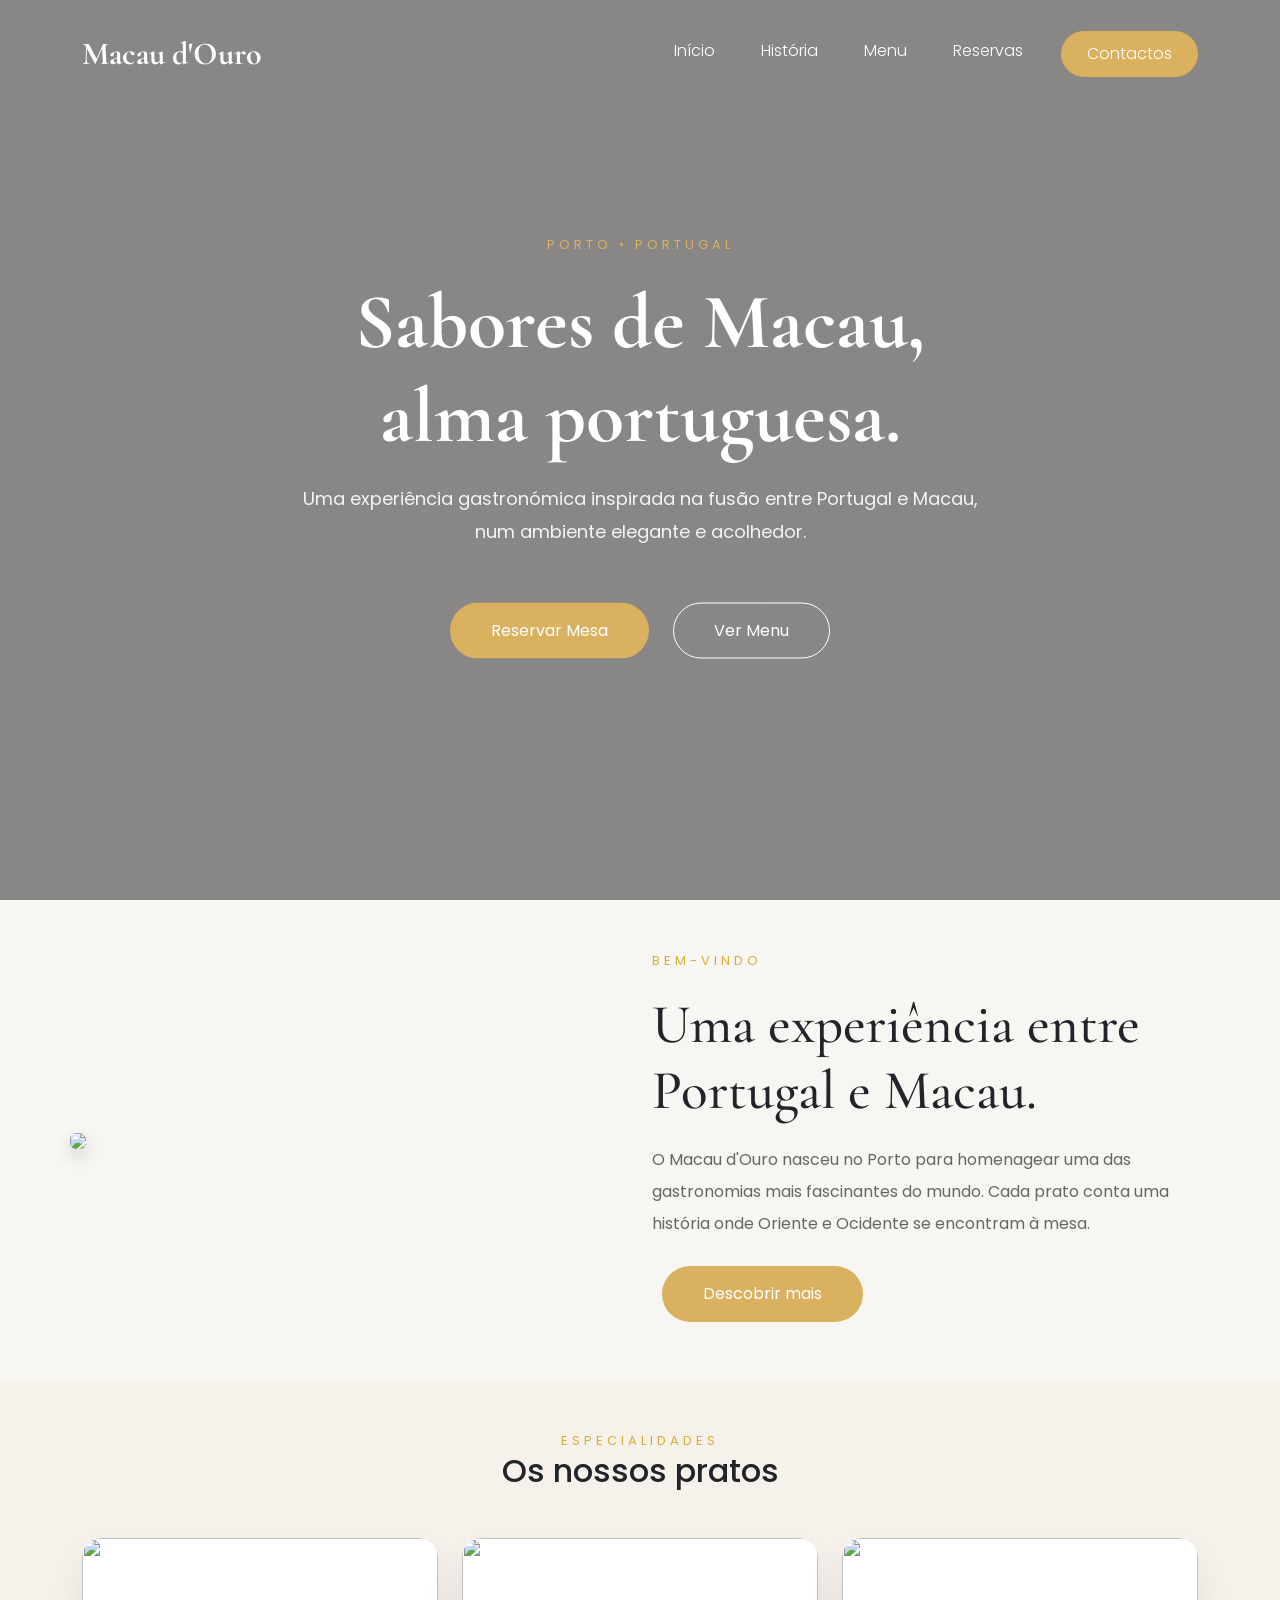
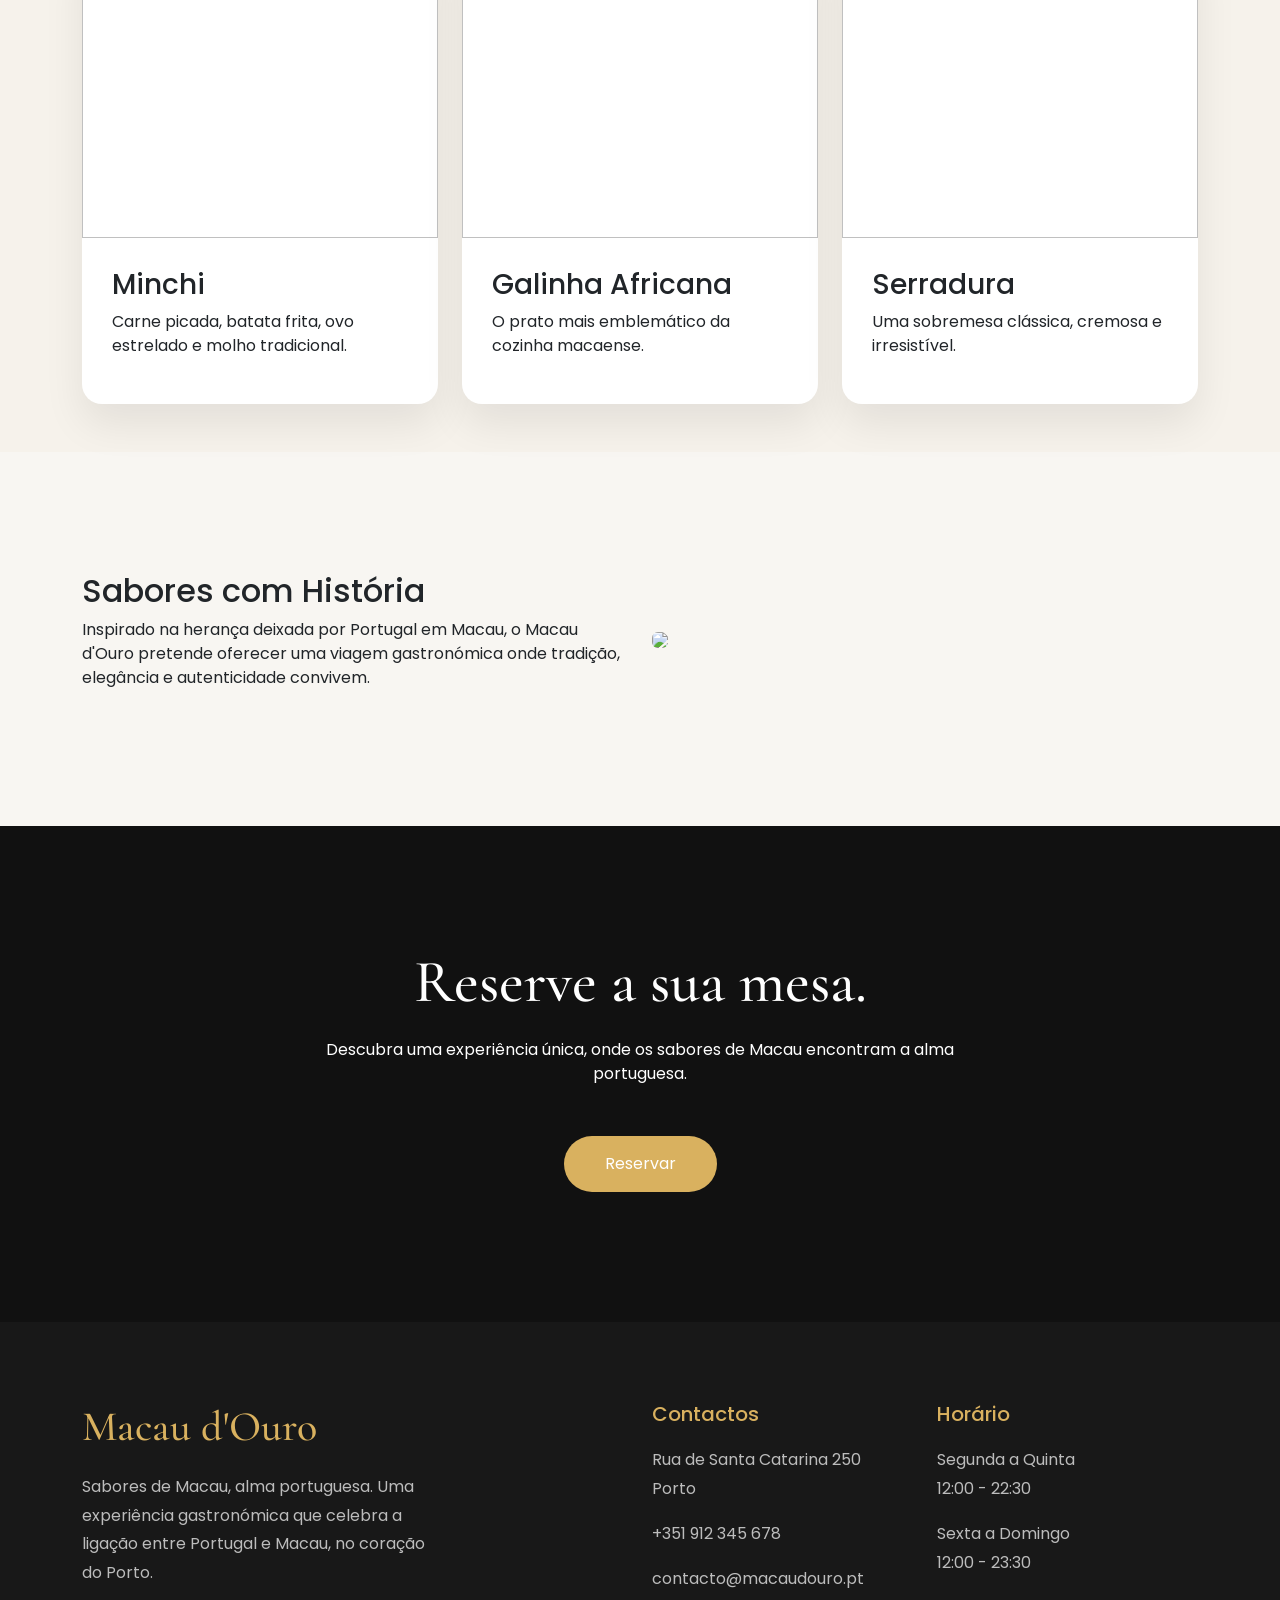
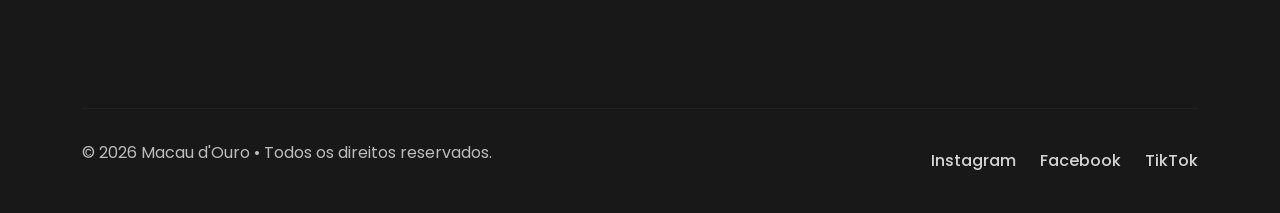
==== index.html @ 2ab07a4f "Atualização do website Macau d'Ouro" ====
<!DOCTYPE html>
<html lang="pt">

<head>
    <meta charset="UTF-8">
    <meta name="viewport" content="width=device-width, initial-scale=1.0">
    <title>Macau d'Ouro</title>

    <link href="https://cdn.jsdelivr.net/npm/bootstrap@5.3.7/dist/css/bootstrap.min.css" rel="stylesheet">
    <link rel="stylesheet" href="css/style.css">

    <link rel="preconnect" href="https://fonts.googleapis.com">
    <link
        href="https://fonts.googleapis.com/css2?family=Cormorant+Garamond:wght@400;600;700&family=Poppins:wght@300;400;500&display=swap"
        rel="stylesheet">
</head>

<body>
    <header class="hero">
        <nav class="navbar navbar-expand-lg navbar-dark fixed-top">
            <div class="container">
                <a class="navbar-brand logo" href="#">
                    Macau d'Ouro
                </a>
                <button class="navbar-toggler" type="button" data-bs-toggle="collapse" data-bs-target="#menu">
                    <span class="navbar-toggler-icon"></span>
                </button>
                <div class="collapse navbar-collapse" id="menu">
                    <ul class="navbar-nav ms-auto">
                        <li class="nav-item">
                            <a class="nav-link" href="index.html">Início</a>
                        </li>
                        <li class="nav-item">
                            <a class="nav-link" href="historia.html">História</a>
                        </li>
                        <li class="nav-item">
                            <a class="nav-link" href="menu.html">Menu</a>
                        </li>
                        <li class="nav-item">
                            <a class="nav-link" href="reservas.html">Reservas</a>
                        </li>
                        <li class="nav-item">
                            <a class="nav-link btn-contacto" href="contactos.html">
                                Contactos
                            </a>
                        </li>
                    </ul>
                </div>
            </div>
        </nav>
        <div class="hero-content">
            <span class="subtitle">
                Porto • Portugal
            </span>
            <h1>
                Sabores de Macau,<br>
                alma portuguesa.
            </h1>
            <p>Uma experiência gastronómica inspirada na fusão entre Portugal e Macau, num ambiente elegante e acolhedor.</p>
            <div class="hero-buttons">
                <a href="#" class="btn btn-gold">
                    Reservar Mesa
                </a>
                <a href="#" class="btn btn-outline">
                    Ver Menu
                </a>
            </div>
        </div>
    </header>
    <main>
        <section class="about container py-5">
            <div class="row align-items-center">
                <div class="col-lg-6">
                    <img src="images/restaurante.png" class="img-fluid rounded shadow">
                </div>
                <div class="col-lg-6">
                    <span class="section-title">
                        Bem-vindo
                    </span>
                    <h2>Uma experiência entre Portugal e Macau.</h2>
                    <p> O Macau d'Ouro nasceu no Porto para homenagear
                        uma das gastronomias mais fascinantes do mundo.
                        Cada prato conta uma história onde Oriente e
                        Ocidente se encontram à mesa. </p>
                    <a href="#" class="btn btn-gold"> Descobrir mais</a>
                </div>
            </div>
        </section>
        <section class="dishes py-5">
            <div class="container">
                <div class="text-center">
                    <span class="section-title">Especialidades </span>
                    <h2>Os nossos pratos </h2>
                </div>
                <div class="row mt-5">
                    <div class="col-lg-4">
                        <div class="dish-card">
                            <img src="images/images-7.jpeg">
                            <div class="dish-info">
                                <h3>Minchi</h3>
                                <p>Carne picada, batata frita,
                                    ovo estrelado e molho tradicional.
                                </p>
                            </div>
                        </div>
                    </div>
                    <div class="col-lg-4">
                        <div class="dish-card">
                            <img src="images/images-9.jpeg">
                            <div class="dish-info">
                                <h3>Galinha Africana</h3>
                                <p> O prato mais emblemático
                                    da cozinha macaense.
                                </p>
                            </div>
                        </div>
                    </div>
                    <div class="col-lg-4">
                        <div class="dish-card">
                            <img src="images/images-8.jpeg">
                            <div class="dish-info">
                                <h3>Serradura</h3>
                                <p>Uma sobremesa clássica,
                                    cremosa e irresistível.
                                </p>
                            </div>
                        </div>
                    </div>
                </div>
            </div>
        </section>
        <section class="history">
            <div class="container">
                <div class="row align-items-center">
                    <div class="col-lg-6">
                        <h2>Sabores com História</h2>
                        <p>
                            Inspirado na herança deixada por Portugal
                            em Macau, o Macau d'Ouro pretende oferecer
                            uma viagem gastronómica onde tradição,
                            elegância e autenticidade convivem.
                        </p>
                    </div>
                    <div class="col-lg-6">
                        <img src="images/mapa.png" class="img-fluid rounded">
                    </div>
                </div>
            </div>
        </section>
        <section class="cta">
            <div class="container text-center">
                <h2>Reserve a sua mesa.</h2>
                <p>
                    Descubra uma experiência única,
                    onde os sabores de Macau encontram
                    a alma portuguesa.
                </p>
                <a href="#" class="btn btn-gold">
                    Reservar
                </a>
            </div>
        </section>
    </main>
    <footer class="footer">
        <div class="container">
            <div class="row">
                <!-- Restaurante -->
                <div class="col-lg-4 mb-5">
                    <h2 class="footer-logo">
                        Macau d'Ouro
                    </h2>
                    <p class="footer-text">
                        Sabores de Macau, alma portuguesa.
                        Uma experiência gastronómica que celebra a ligação
                        entre Portugal e Macau, no coração do Porto.
                    </p>
                </div>
                <div class="col-lg-2 mb-5">
                </div>
                 <div class="col-lg-3 mb-5">
                    <h5>Contactos</h5>
                    <p>Rua de Santa Catarina 250
                        <br>
                        Porto</p>
                    <p>+351 912 345 678</p>
                    <p>contacto@macaudouro.pt </p>
                </div>
                <div class="col-lg-3">
                    <h5>Horário</h5>
                    <p>
                        Segunda a Quinta
                        <br>
                        12:00 - 22:30
                    </p>
                    <p>
                        Sexta a Domingo
                        <br>
                        12:00 - 23:30
                    </p>
                </div>
            </div>
            <hr>
            <div class="footer-bottom">
                <p> © 2026 Macau d'Ouro • Todos os direitos reservados.</p>
                <div class="social">
                    <a href="#">Instagram</a>
                    <a href="#">Facebook</a>
                    <a href="#">TikTok</a>
                </div>
            </div>
        </div>
    </footer>
    <script src="https://cdn.jsdelivr.net/npm/bootstrap@5.3.7/dist/js/bootstrap.bundle.min.js"></script>
</body>
</html>
---- css/style.css ----
*{
    margin:0;
    padding:0;
    box-sizing:border-box;
}

body{

    font-family:'Poppins',sans-serif;
    background:#f8f6f2;

}

/* HERO */

.hero{

    height:100vh;

    background:

        linear-gradient(
        rgba(0,0,0,.45),
        rgba(0,0,0,.45)
        ),

        url("../images/fundo.png");

    background-size:cover;

    background-position:center;

    position:relative;

}


/* NAVBAR */

.navbar{

    padding:25px 0;

    transition:.4s;

}

.logo{

    color:#fff;

    font-size:32px;

    font-family:'Cormorant Garamond',serif;

    font-weight:bold;

    text-decoration:none;

}

.nav-link{

    color:white !important;

    margin-left:30px;

    font-weight:300;

    transition:.3s;

}

.nav-link:hover{

    color:#d9b15f !important;

}

.btn-contacto{

    border:1px solid #d9b15f;
    background-color:#d9b15f !important;
    border-radius:40px;
    padding:10px 25px !important;

}

.btn-contacto:hover{
    color: #111 !important;
}

/* HERO */

.hero-content{

    position:absolute;

    top:50%;

    left:50%;

    transform:translate(-50%,-50%);

    text-align:center;

    color:white;

    width:80%;

}

.subtitle{

    color:#d9b15f;

    letter-spacing:4px;

    text-transform:uppercase;

    font-size:13px;

}

.hero h1{

    font-family:'Cormorant Garamond',serif;

    font-size:78px;

    margin:20px 0;

    font-weight:700;

}

.hero p{

    max-width:700px;

    margin:auto;

    line-height:1.8;

    font-size:18px;

    opacity:.9;

}

/* BOTÕES */

.hero-buttons{

    margin-top:45px;

}

.btn{

    padding:15px 40px;

    border-radius:40px;

    text-decoration:none;

    margin:10px;

    transition:.4s;

}

.btn-gold{

    background:#d9b15f;

    color:white;

}

.btn-gold:hover{

    background:#b88d34;

    transform:translateY(-3px);

}

.btn-outline{

    border:1px solid white;

    color:white;

}

.btn-outline:hover{

    background:white;

    color:black;

}
.section-title{

    color:#d4af37;

    text-transform:uppercase;

    letter-spacing:4px;

    font-size:13px;

}

.about{

    padding:120px 0;

}

.about h2{

    font-family:'Cormorant Garamond',serif;

    font-size:55px;

    margin:20px 0;

}

.about p{

    line-height:2;

    color:#666;

}

.dishes{

    background:#f6f2eb;

    padding:120px 0;

}

.dish-card{

    background:white;

    border-radius:20px;

    overflow:hidden;

    box-shadow:0 20px 40px rgba(0,0,0,.08);

    transition:.4s;

}

.dish-card:hover{

    transform:translateY(-10px);

}

.dish-card img{

    width:100%;

    height:300px;

    object-fit:cover;

}

.dish-info{

    padding:30px;

}

.history{

    padding:120px 0;

}

.cta{

    background:#111;

    color:white;

    padding:120px 0;

}

.cta h2{

    font-size:60px;

    font-family:'Cormorant Garamond',serif;

}

.cta p{

    max-width:700px;

    margin:auto;

    margin-top:20px;

    margin-bottom:40px;

}
/* ========================= */
/* FOOTER */
/* ========================= */

.footer{

    background:#181818;

    color:white;

    padding:80px 0 30px;

}

.footer-logo{

    font-family:'Cormorant Garamond',serif;

    color:#d9b15f;

    font-size:42px;

    margin-bottom:20px;

}

.footer-text{

    line-height:1.9;

    color:#bcbcbc;

}

.footer h5{

    color:#d9b15f;

    margin-bottom:20px;

    font-size:20px;

}

.footer ul{

    list-style:none;

    padding:0;

}

.footer ul li{

    margin-bottom:12px;

}

.footer a{

    color:#d4d4d4;

    text-decoration:none;

    transition:.3s;

}

.footer a:hover{

    color:#d9b15f;

    padding-left:6px;

}

.footer p{

    color:#bcbcbc;

    line-height:1.8;

}

.footer hr{

    margin:50px 0 30px;

    border-color:#3c3c3c;

}

.footer-bottom{

    display:flex;

    justify-content:space-between;

    align-items:center;

    flex-wrap:wrap;

}

.social a{

    margin-left:20px;

    font-weight:500;

}

.menu-page{

    padding:100px 0;

    background:#f8f5ef;

}

.menu-subtitle{

    color:#C8A24A;

    letter-spacing:5px;

    font-size:14px;

    text-transform:uppercase;

}

.menu-title{

    font-size:60px;

    font-family:'Cormorant Garamond', serif;

    margin:20px 0;

}

.menu-description{

    color:#666;

    max-width:600px;

    margin:auto;

    margin-bottom:70px;

}

.menu-category{

    margin-bottom:70px;

}

.menu-category h2{

    font-family:'Cormorant Garamond', serif;

    color:#234235;

    margin-bottom:30px;

    border-bottom:2px solid #C8A24A;

    display:inline-block;

    padding-bottom:10px;

}

.menu-item{

    display:flex;

    justify-content:space-between;

    align-items:center;

    padding:15px 0;

    border-bottom:1px solid #ddd;

    font-size:18px;

}

.menu-item span:last-child{

    color:#C8A24A;

    font-weight:bold;

}
.reservation-section{

    padding:80px 0;

    text-align:center;

}

.reservation-section h2{

    font-family:'Cormorant Garamond', serif;

    font-size:48px;

    margin-bottom:20px;

    color:#234235;

}

.reservation-section p{

    color:#666;

    margin-bottom:35px;

}

.btn-reservar{

    background:#C8A24A;

    color:white;

    text-decoration:none;

    padding:15px 40px;

    border-radius:50px;

    font-weight:bold;

    transition:.3s;

}

.btn-reservar:hover{

    background:#b18a35;

    color:white;

}
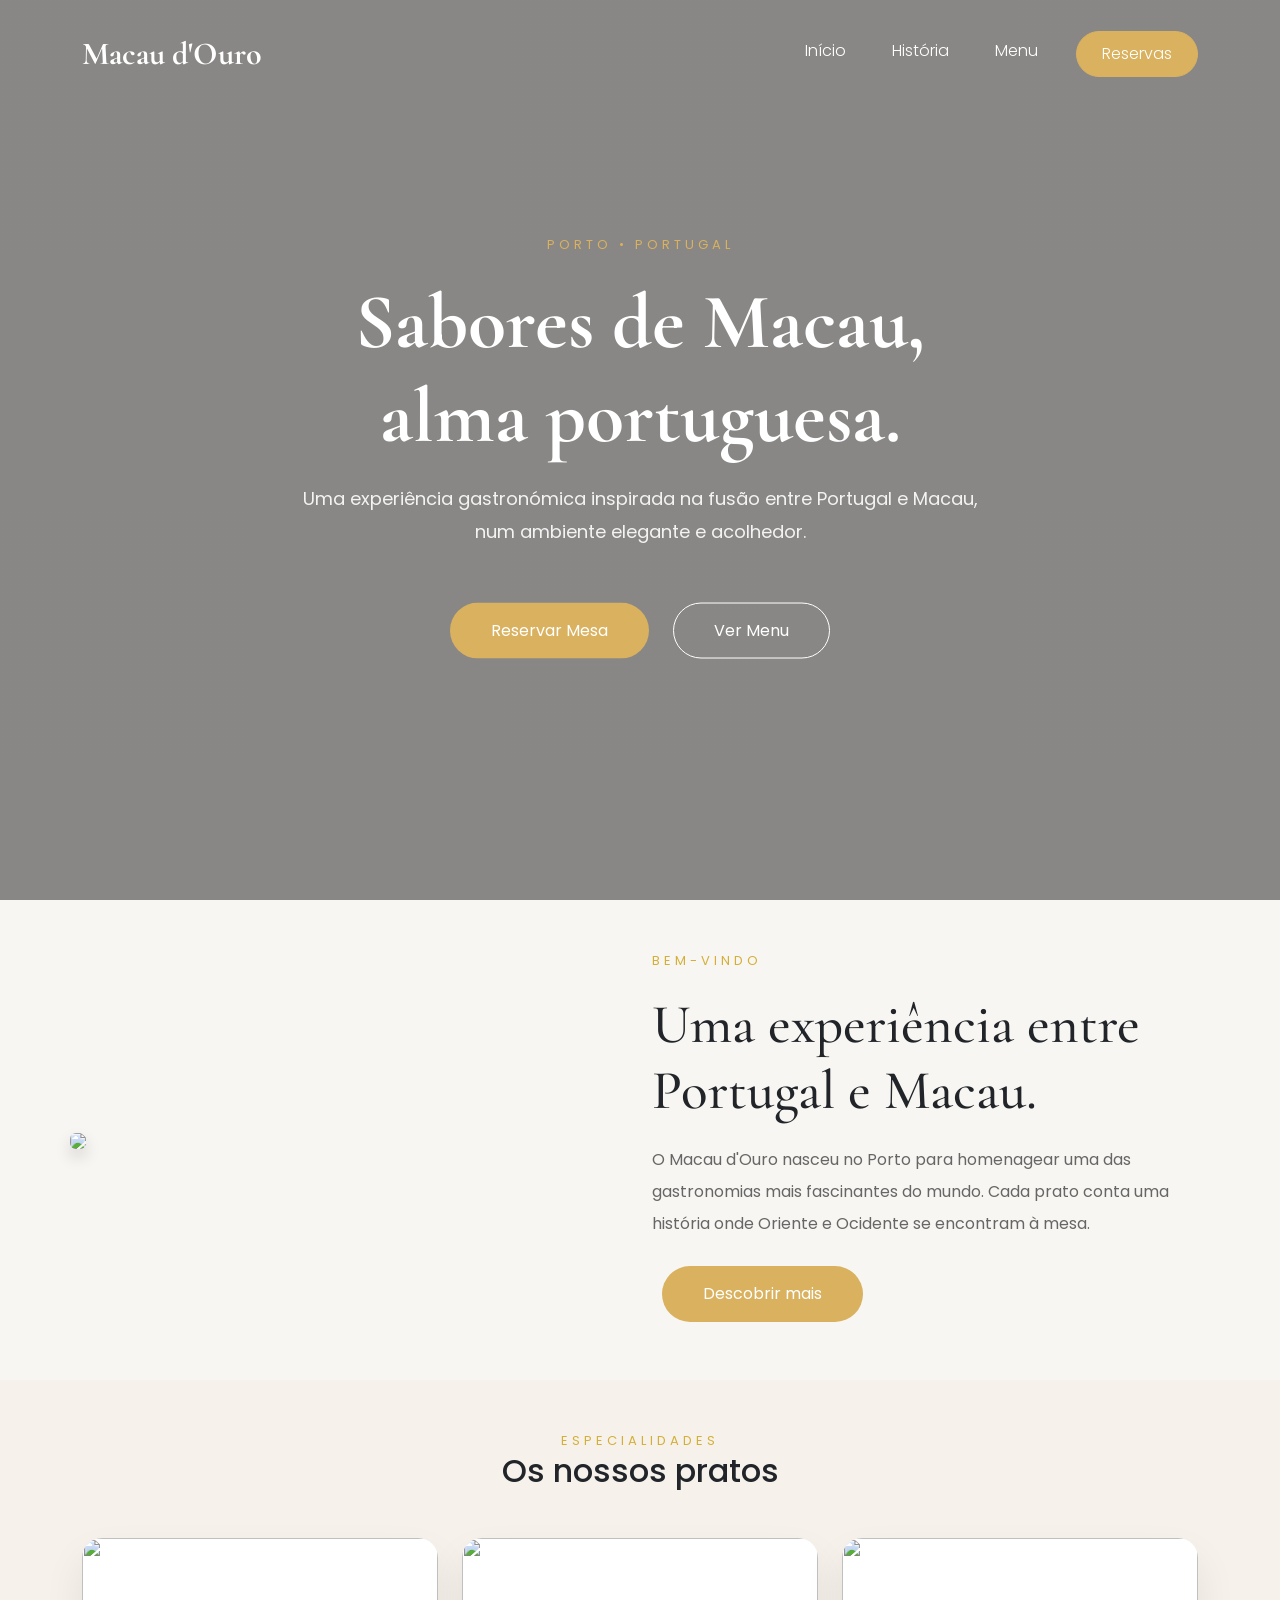
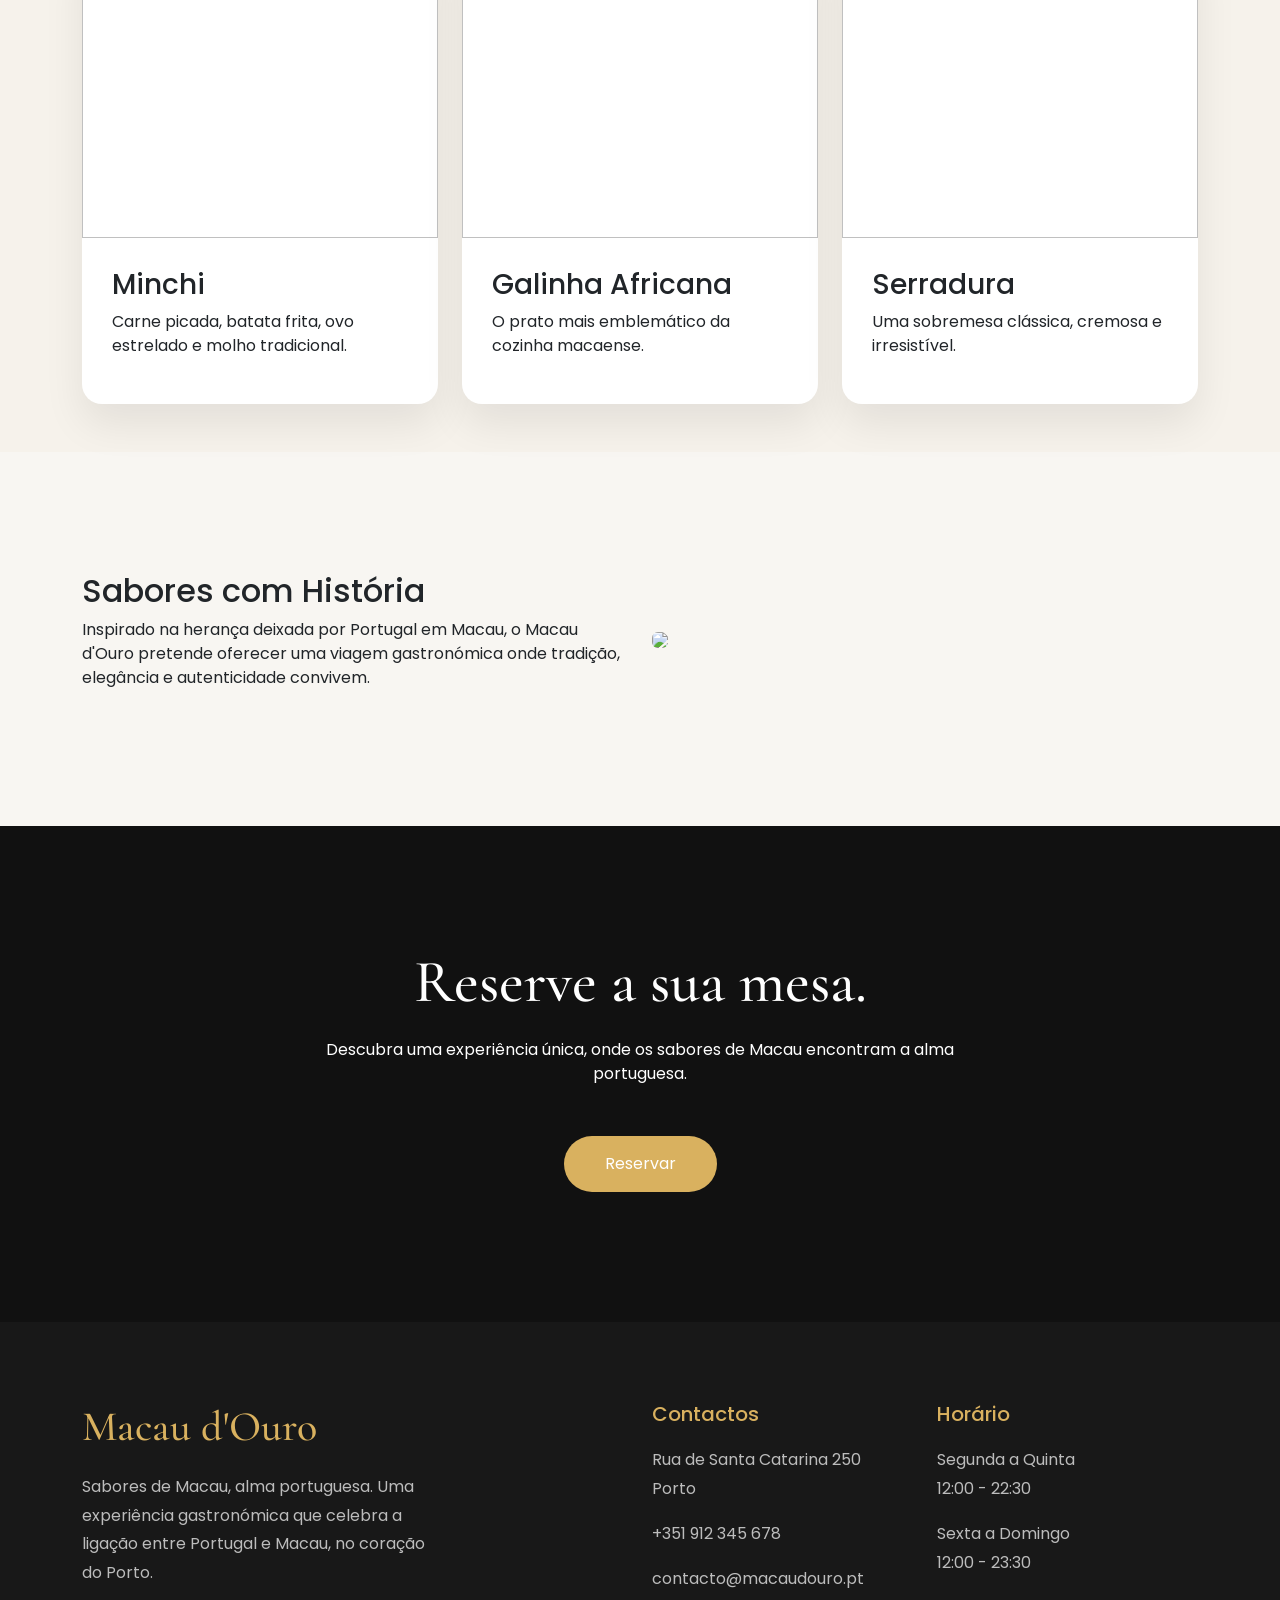
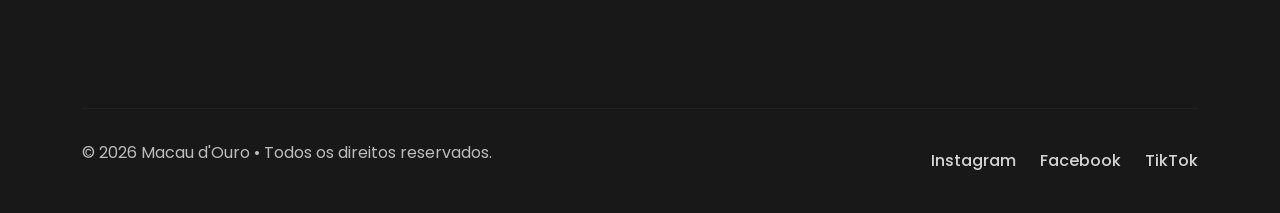
==== commit f5a294b3: "git commit -m "Atualização do website Macau d'Ouro" git push" ====
--- a/index.html
+++ b/index.html
@@ -37,11 +37,8 @@
                             <a class="nav-link" href="menu.html">Menu</a>
                         </li>
                         <li class="nav-item">
-                            <a class="nav-link" href="reservas.html">Reservas</a>
-                        </li>
-                        <li class="nav-item">
-                            <a class="nav-link btn-contacto" href="contactos.html">
-                                Contactos
+                            <a class="nav-link btn-contacto" href="reservas.html">
+                                Reservas
                             </a>
                         </li>
                     </ul>
@@ -58,10 +55,10 @@
             </h1>
             <p>Uma experiência gastronómica inspirada na fusão entre Portugal e Macau, num ambiente elegante e acolhedor.</p>
             <div class="hero-buttons">
-                <a href="#" class="btn btn-gold">
+                <a href="reservas.html" class="btn btn-gold">
                     Reservar Mesa
                 </a>
-                <a href="#" class="btn btn-outline">
+                <a href="menu" class="btn btn-outline">
                     Ver Menu
                 </a>
             </div>
@@ -82,7 +79,7 @@
                         uma das gastronomias mais fascinantes do mundo.
                         Cada prato conta uma história onde Oriente e
                         Ocidente se encontram à mesa. </p>
-                    <a href="#" class="btn btn-gold"> Descobrir mais</a>
+                    <a href="historia.html" class="btn btn-gold"> Descobrir mais</a>
                 </div>
             </div>
         </section>
@@ -155,7 +152,7 @@
                     onde os sabores de Macau encontram
                     a alma portuguesa.
                 </p>
-                <a href="#" class="btn btn-gold">
+                <a href="reservas.html" class="btn btn-gold">
                     Reservar
                 </a>
             </div>
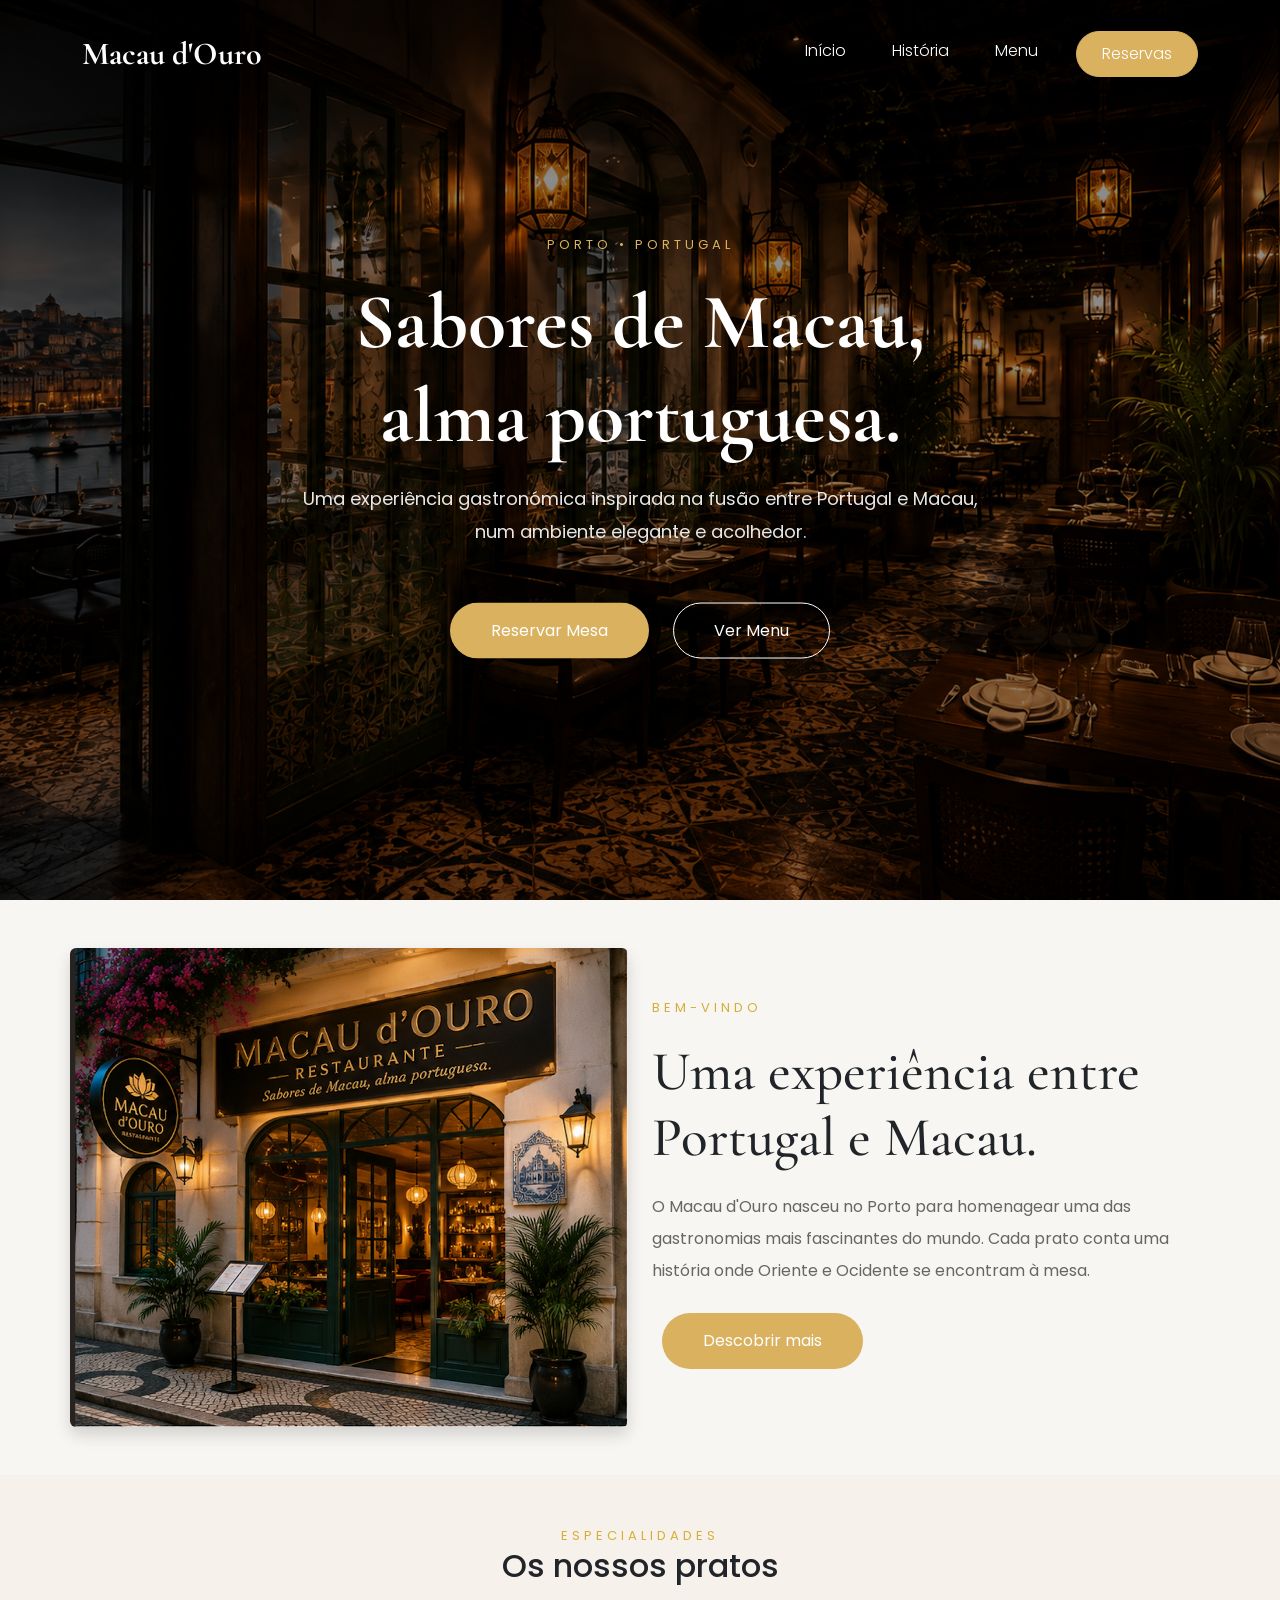
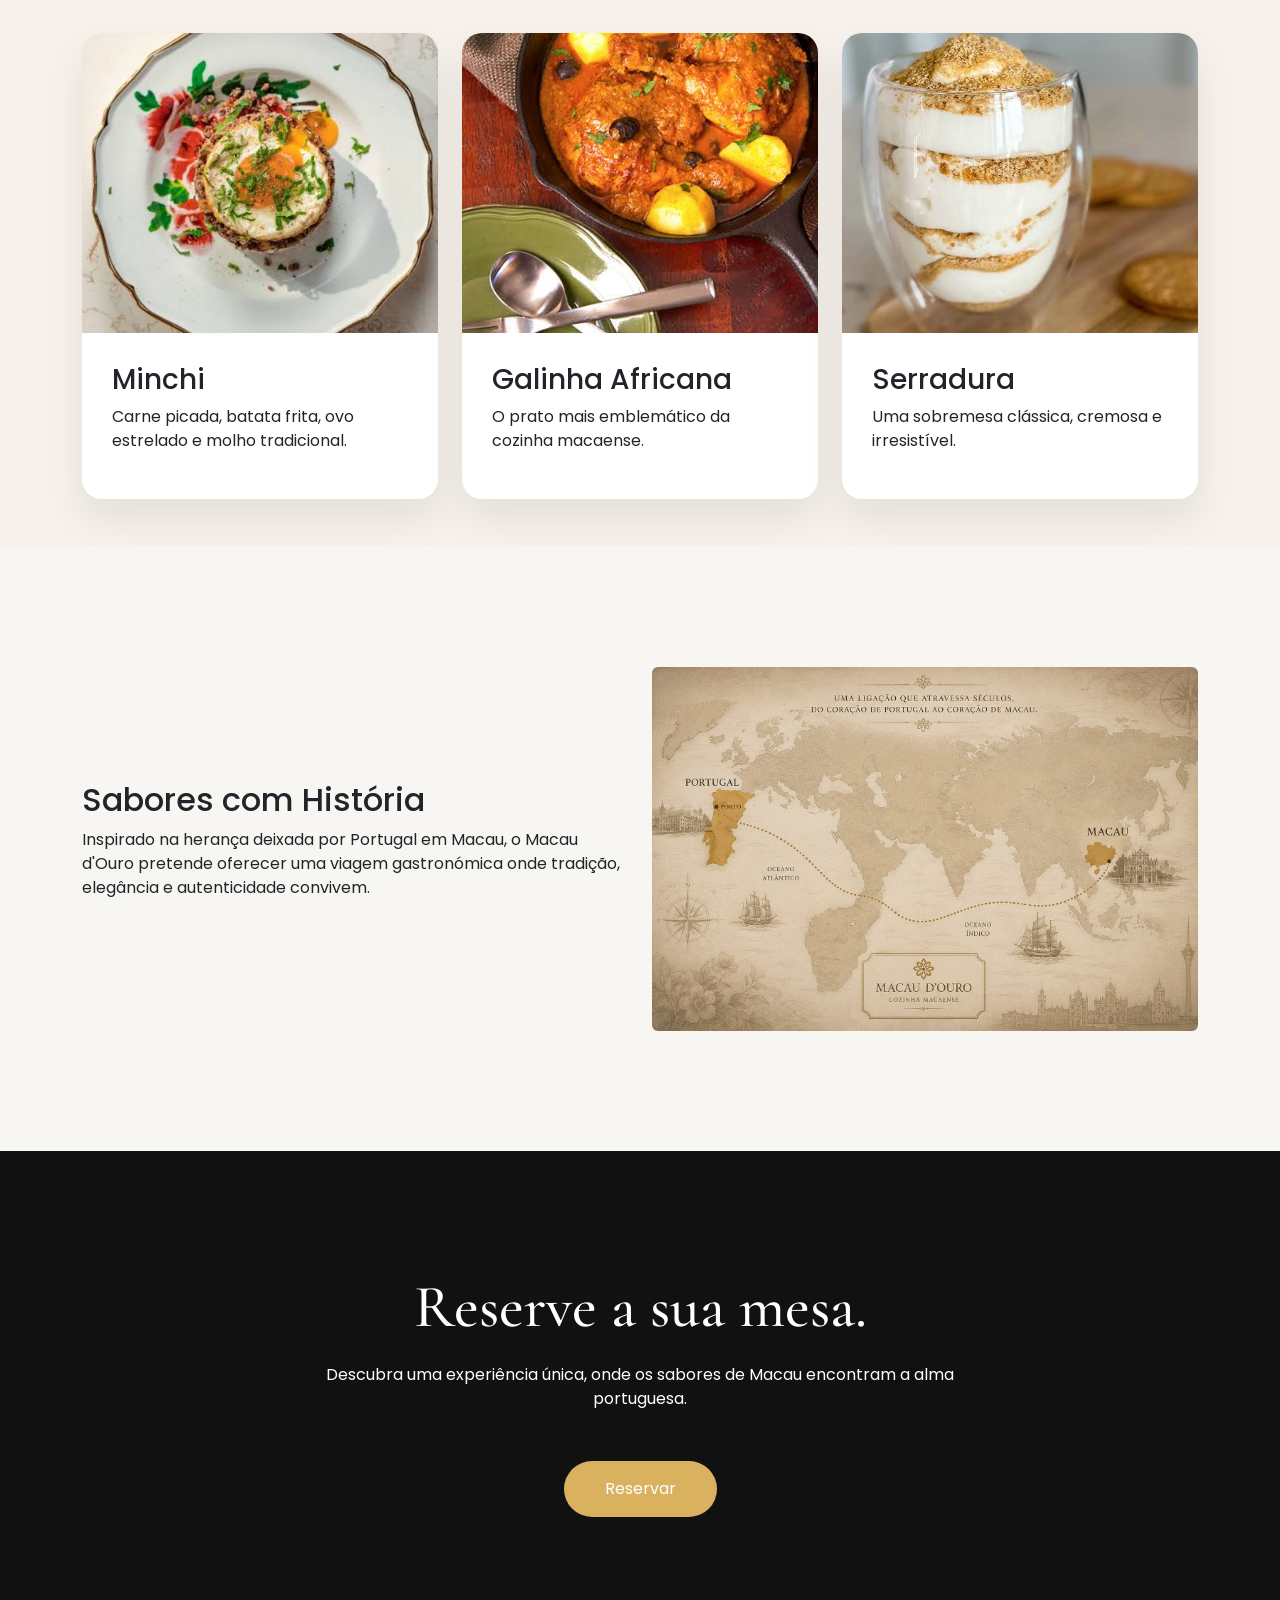
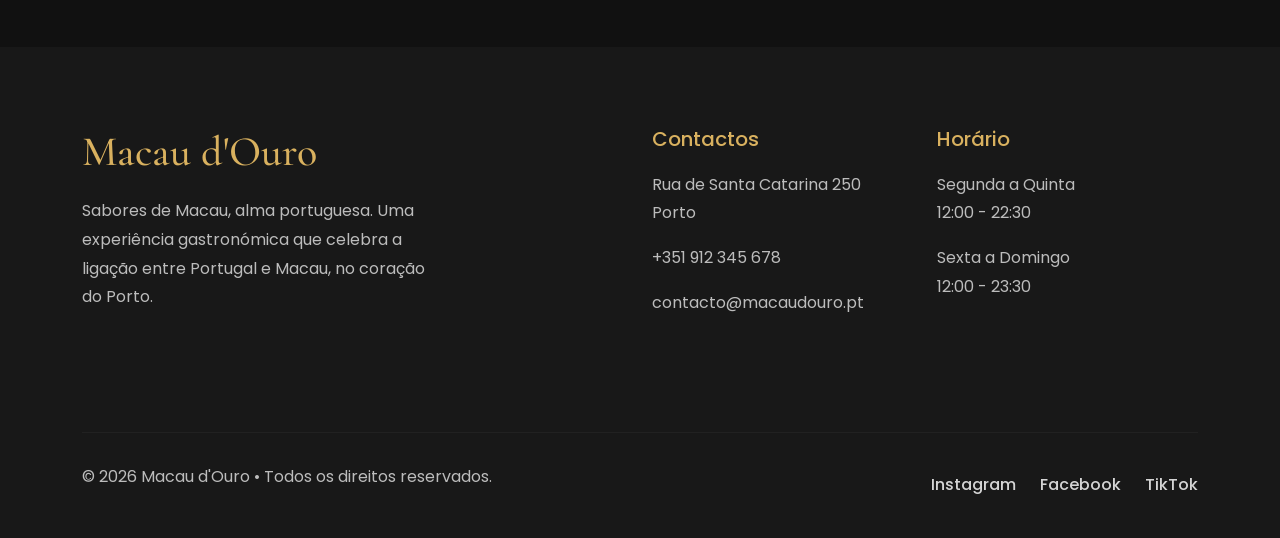
==== commit f31d537f: "Conflitos resolvidos" ====
--- a/index.html
+++ b/index.html
@@ -53,12 +53,13 @@
                 Sabores de Macau,<br>
                 alma portuguesa.
             </h1>
-            <p>Uma experiência gastronómica inspirada na fusão entre Portugal e Macau, num ambiente elegante e acolhedor.</p>
+            <p>Uma experiência gastronómica inspirada na fusão entre Portugal e Macau, num ambiente elegante e
+                acolhedor.</p>
             <div class="hero-buttons">
                 <a href="reservas.html" class="btn btn-gold">
                     Reservar Mesa
                 </a>
-                <a href="menu" class="btn btn-outline">
+                <a href="menu.html" class="btn btn-outline">
                     Ver Menu
                 </a>
             </div>
@@ -174,11 +175,12 @@
                 </div>
                 <div class="col-lg-2 mb-5">
                 </div>
-                 <div class="col-lg-3 mb-5">
+                <div class="col-lg-3 mb-5">
                     <h5>Contactos</h5>
                     <p>Rua de Santa Catarina 250
                         <br>
-                        Porto</p>
+                        Porto
+                    </p>
                     <p>+351 912 345 678</p>
                     <p>contacto@macaudouro.pt </p>
                 </div>
@@ -209,4 +211,5 @@
     </footer>
     <script src="https://cdn.jsdelivr.net/npm/bootstrap@5.3.7/dist/js/bootstrap.bundle.min.js"></script>
 </body>
+
 </html>
